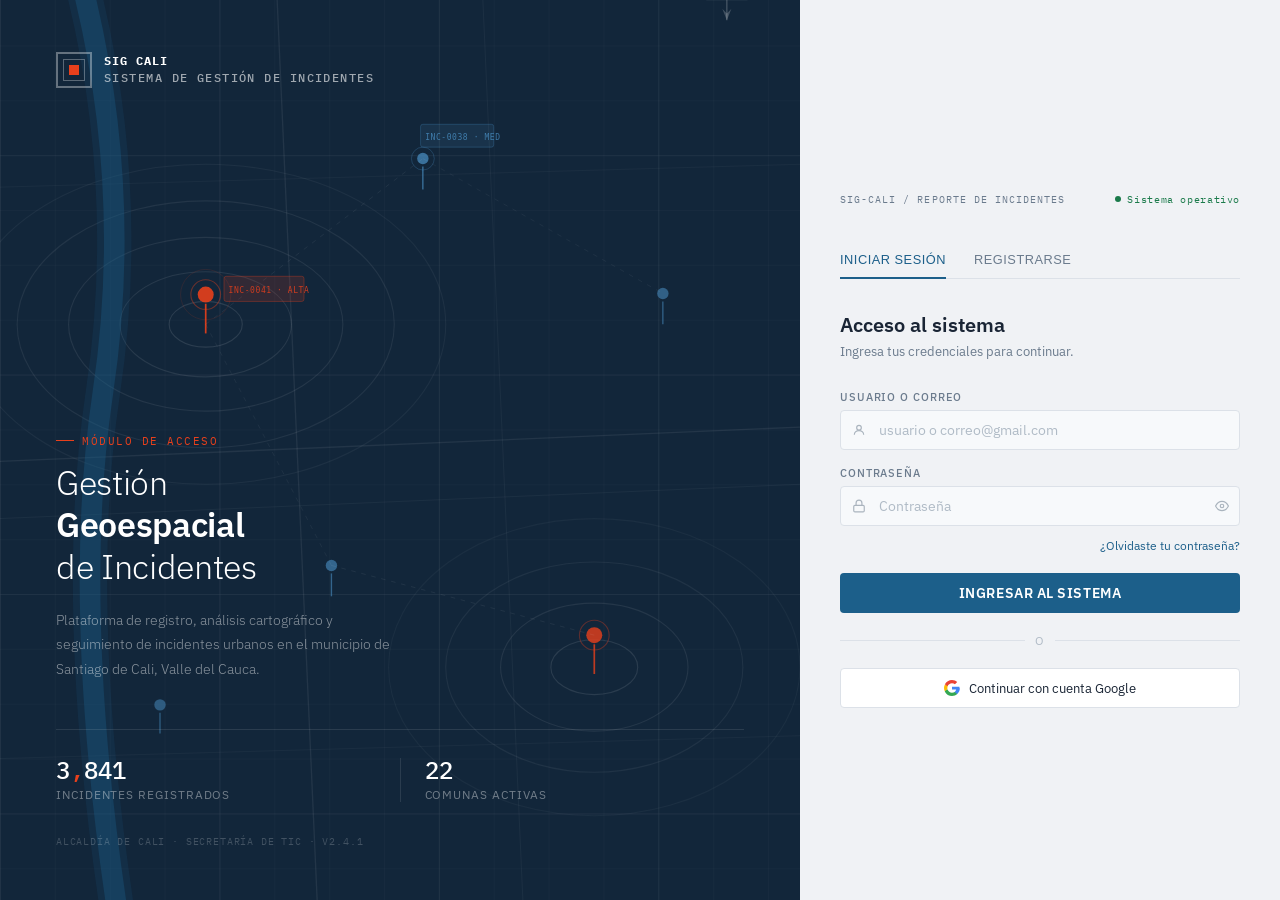
==== index.html @ 07cf58b9 "v1" ====
<!DOCTYPE html>
<html lang="es">
<head>
  <meta charset="UTF-8"/>
  <meta name="viewport" content="width=device-width, initial-scale=1.0"/>
  <title>SIG Cali — Gestión de Incidentes</title>
  <link href="https://fonts.googleapis.com/css2?family=IBM+Plex+Sans:wght@300;400;500;600&family=IBM+Plex+Mono:wght@400;500&display=swap" rel="stylesheet"/>
  <link rel="stylesheet" href="styles.css"/>
</head>
<body>

<div class="layout">

  <!-- ═══ SIDEBAR ═══════════════════════════════════════════ -->
  <div class="sidebar">

    <!-- Ilustración cartográfica SVG -->
    <div class="sidebar-art">
      <svg viewBox="0 0 700 900" preserveAspectRatio="xMidYMid slice" xmlns="http://www.w3.org/2000/svg">
        <defs>
          <pattern id="grid" width="48" height="48" patternUnits="userSpaceOnUse">
            <path d="M48 0L0 0 0 48" fill="none" stroke="rgba(255,255,255,0.04)" stroke-width=".8"/>
          </pattern>
          <pattern id="grid2" width="192" height="192" patternUnits="userSpaceOnUse">
            <path d="M192 0L0 0 0 192" fill="none" stroke="rgba(255,255,255,0.07)" stroke-width="1"/>
          </pattern>
        </defs>
        <!-- Cuadrícula base -->
        <rect width="700" height="900" fill="url(#grid)"/>
        <rect width="700" height="900" fill="url(#grid2)"/>
        <!-- Curvas de nivel — zona A -->
        <ellipse cx="180" cy="340" rx="210" ry="140" fill="none" stroke="rgba(255,255,255,0.05)" stroke-width="1"/>
        <ellipse cx="180" cy="340" rx="165" ry="108" fill="none" stroke="rgba(255,255,255,0.07)" stroke-width="1"/>
        <ellipse cx="180" cy="340" rx="120" ry="76"  fill="none" stroke="rgba(255,255,255,0.08)" stroke-width="1"/>
        <ellipse cx="180" cy="340" rx="75"  ry="46"  fill="none" stroke="rgba(255,255,255,0.09)" stroke-width="1"/>
        <ellipse cx="180" cy="340" rx="32"  ry="20"  fill="none" stroke="rgba(255,255,255,0.11)" stroke-width="1"/>
        <!-- Curvas de nivel — zona B -->
        <ellipse cx="520" cy="640" rx="180" ry="130" fill="none" stroke="rgba(255,255,255,0.04)" stroke-width="1"/>
        <ellipse cx="520" cy="640" rx="130" ry="92"  fill="none" stroke="rgba(255,255,255,0.06)" stroke-width="1"/>
        <ellipse cx="520" cy="640" rx="82"  ry="56"  fill="none" stroke="rgba(255,255,255,0.08)" stroke-width="1"/>
        <ellipse cx="520" cy="640" rx="38"  ry="24"  fill="none" stroke="rgba(255,255,255,0.10)" stroke-width="1"/>
        <!-- Vías urbanas -->
        <line x1="0"   y1="460" x2="700" y2="430" stroke="rgba(255,255,255,0.07)" stroke-width="1.2"/>
        <line x1="0"   y1="510" x2="700" y2="480" stroke="rgba(255,255,255,0.05)" stroke-width=".8"/>
        <line x1="240" y1="0"   x2="280" y2="900" stroke="rgba(255,255,255,0.07)" stroke-width="1.2"/>
        <line x1="420" y1="0"   x2="460" y2="900" stroke="rgba(255,255,255,0.05)" stroke-width=".8"/>
        <line x1="0"   y1="220" x2="700" y2="200" stroke="rgba(255,255,255,0.04)" stroke-width=".8"/>
        <line x1="0"   y1="720" x2="700" y2="700" stroke="rgba(255,255,255,0.04)" stroke-width=".8"/>
        <!-- Río Cauca -->
        <path d="M60 0 Q120 200 90 400 Q60 600 110 900" fill="none" stroke="rgba(28,95,138,0.35)" stroke-width="18" stroke-linecap="round"/>
        <path d="M60 0 Q120 200 90 400 Q60 600 110 900" fill="none" stroke="rgba(28,95,138,0.15)" stroke-width="30" stroke-linecap="round"/>
        <!-- Pines críticos (rojo) -->
        <line x1="180" y1="322" x2="180" y2="348" stroke="#e8401c" stroke-width="1.5" opacity=".9"/>
        <circle cx="180" cy="314" r="7"  fill="#e8401c" opacity=".9"/>
        <circle cx="180" cy="314" r="13" fill="none" stroke="#e8401c" stroke-width="1" opacity=".4"/>
        <circle cx="180" cy="314" r="22" fill="none" stroke="#e8401c" stroke-width=".6" opacity=".18"/>
        <line x1="520" y1="620" x2="520" y2="646" stroke="#e8401c" stroke-width="1.5" opacity=".8"/>
        <circle cx="520" cy="612" r="7"  fill="#e8401c" opacity=".8"/>
        <circle cx="520" cy="612" r="13" fill="none" stroke="#e8401c" stroke-width="1" opacity=".35"/>
        <!-- Pines medios (azul) -->
        <line x1="370" y1="202" x2="370" y2="222" stroke="#4a90c4" stroke-width="1.2" opacity=".7"/>
        <circle cx="370" cy="195" r="5" fill="#4a90c4" opacity=".7"/>
        <circle cx="370" cy="195" r="10" fill="none" stroke="#4a90c4" stroke-width=".8" opacity=".3"/>
        <line x1="290" y1="558" x2="290" y2="578" stroke="#4a90c4" stroke-width="1.2" opacity=".6"/>
        <circle cx="290" cy="551" r="5" fill="#4a90c4" opacity=".6"/>
        <line x1="580" y1="320" x2="580" y2="340" stroke="#4a90c4" stroke-width="1.2" opacity=".55"/>
        <circle cx="580" cy="313" r="5" fill="#4a90c4" opacity=".55"/>
        <line x1="140" y1="680" x2="140" y2="698" stroke="#4a90c4" stroke-width="1.2" opacity=".5"/>
        <circle cx="140" cy="673" r="5" fill="#4a90c4" opacity=".5"/>
        <!-- Líneas de conexión -->
        <line x1="180" y1="340" x2="370" y2="195" stroke="rgba(255,255,255,0.07)" stroke-width=".8" stroke-dasharray="4 5"/>
        <line x1="370" y1="195" x2="580" y2="313" stroke="rgba(255,255,255,0.06)" stroke-width=".8" stroke-dasharray="4 5"/>
        <line x1="180" y1="340" x2="290" y2="551" stroke="rgba(255,255,255,0.06)" stroke-width=".8" stroke-dasharray="4 5"/>
        <line x1="290" y1="551" x2="520" y2="612" stroke="rgba(255,255,255,0.07)" stroke-width=".8" stroke-dasharray="4 5"/>
        <!-- Etiquetas -->
        <rect x="196" y="298" width="70" height="22" rx="2" fill="rgba(232,64,28,0.15)" stroke="rgba(232,64,28,0.35)" stroke-width=".8"/>
        <text x="200" y="313" font-family="monospace" font-size="7" fill="rgba(232,64,28,0.85)" letter-spacing=".5">INC-0041 · ALTA</text>
        <rect x="368" y="165" width="64" height="20" rx="2" fill="rgba(74,144,196,0.12)" stroke="rgba(74,144,196,0.3)" stroke-width=".8"/>
        <text x="372" y="179" font-family="monospace" font-size="7" fill="rgba(74,144,196,0.8)" letter-spacing=".5">INC-0038 · MED</text>
        <!-- Escala gráfica -->
        <line x1="40" y1="858" x2="160" y2="858" stroke="rgba(255,255,255,0.25)" stroke-width="1"/>
        <line x1="40" y1="853" x2="40"  y2="863" stroke="rgba(255,255,255,0.25)" stroke-width="1"/>
        <line x1="160" y1="853" x2="160" y2="863" stroke="rgba(255,255,255,0.25)" stroke-width="1"/>
        <text x="82" y="874" font-family="monospace" font-size="8" fill="rgba(255,255,255,0.3)" letter-spacing=".8">0        5 km</text>
        <!-- Rosa de los vientos -->
        <g transform="translate(636,56)">
          <line x1="0" y1="-18" x2="0" y2="18"   stroke="rgba(255,255,255,0.25)" stroke-width="1"/>
          <line x1="-18" y1="0" x2="18" y2="0"   stroke="rgba(255,255,255,0.15)" stroke-width="1"/>
          <polygon points="0,-18 -4,-8 0,-12 4,-8" fill="rgba(255,255,255,0.7)"/>
          <polygon points="0,18 -4,8 0,12 4,8"    fill="rgba(255,255,255,0.2)"/>
          <text x="0" y="-22" text-anchor="middle" font-family="monospace" font-size="8" fill="rgba(255,255,255,0.5)">N</text>
        </g>
        <!-- Esquinas decorativas -->
        <path d="M20 20 L20 50 M20 20 L50 20"    stroke="rgba(255,255,255,0.15)" stroke-width="1.5" fill="none"/>
        <path d="M680 20 L680 50 M680 20 L650 20" stroke="rgba(255,255,255,0.15)" stroke-width="1.5" fill="none"/>
        <path d="M20 880 L20 850 M20 880 L50 880" stroke="rgba(255,255,255,0.15)" stroke-width="1.5" fill="none"/>
      </svg>
    </div><!-- /sidebar-art -->

    <!-- Contenido del sidebar -->
    <div class="sidebar-content">
      <div class="logo">
        <div class="logo-mark"></div>
        <div class="logo-text">
          <strong>SIG Cali</strong>
          Sistema de Gestión de Incidentes
        </div>
      </div>

      <div class="sidebar-headline">
        <div class="sidebar-label">Módulo de acceso</div>
        <h1>Gestión<br/><strong>Geoespacial</strong><br/>de Incidentes</h1>
        <p class="sidebar-desc">
          Plataforma de registro, análisis cartográfico y seguimiento
          de incidentes urbanos en el municipio de Santiago de Cali,
          Valle del Cauca.
        </p>
        <div class="stats">
          <div class="stat">
            <div class="stat-val">3<span>,</span>841</div>
            <div class="stat-lbl">Incidentes registrados</div>
          </div>
          <div class="stat">
            <div class="stat-val">22</div>
            <div class="stat-lbl">Comunas activas</div>
          </div>
        </div>
      </div>

      <div class="sidebar-footer">
        Alcaldía de Cali · Secretaría de TIC · v2.4.1
      </div>
    </div><!-- /sidebar-content -->
  </div><!-- /sidebar -->


  <!-- ═══ PANEL DERECHO — Formulario ═══════════════════════ -->
  <div class="right">
    <div class="card">

      <div class="card-topbar">
        <span class="system-id">SIG-CALI / Reporte de incidentes</span>
        <span class="status-dot">Sistema operativo</span>
      </div>

      <div class="tabs">
        <button class="tab active" onclick="switchTab('login')">Iniciar sesión</button>
        <button class="tab" onclick="switchTab('register')">Registrarse</button>
      </div>

      <!-- Panel: Iniciar sesión -->
      <div id="loginPanel" class="form-panel active">
        <div class="form-title">Acceso al sistema</div>
        <div class="form-sub">Ingresa tus credenciales para continuar.</div>

        <div class="field">
          <label>Usuario o correo</label>
          <div class="input-wrap">
            <span class="input-icon">
              <svg width="14" height="14" fill="none" viewBox="0 0 24 24" stroke="currentColor" stroke-width="2">
                <circle cx="12" cy="8" r="4"/><path d="M4 20c0-4 3.6-7 8-7s8 3 8 7"/>
              </svg>
            </span>
            <input type="text" id="loginUser" placeholder="usuario o correo@gmail.com"/>
          </div>
          <p class="err-msg" id="errLoginUser">Campo requerido.</p>
        </div>

        <div class="field">
          <label>Contraseña</label>
          <div class="input-wrap">
            <span class="input-icon">
              <svg width="14" height="14" fill="none" viewBox="0 0 24 24" stroke="currentColor" stroke-width="2">
                <rect x="3" y="11" width="18" height="11" rx="2"/>
                <path d="M7 11V7a5 5 0 0110 0v4"/>
              </svg>
            </span>
            <input type="password" id="loginPass" placeholder="Contraseña"/>
            <button class="toggle-pw" onclick="togglePw('loginPass')" tabindex="-1">
              <svg width="14" height="14" fill="none" viewBox="0 0 24 24" stroke="currentColor" stroke-width="2">
                <path d="M1 12s4-8 11-8 11 8 11 8-4 8-11 8-11-8-11-8z"/><circle cx="12" cy="12" r="3"/>
              </svg>
            </button>
          </div>
          <p class="err-msg" id="errLoginPass">Campo requerido.</p>
        </div>

        <div class="forgot-row">
          <a href="#" onclick="openModal(); return false;">¿Olvidaste tu contraseña?</a>
        </div>

        <button class="btn-primary" onclick="handleLogin()">Ingresar al sistema</button>

        <div class="divider">o</div>

        <button class="btn-sso">
          <svg width="16" height="16" viewBox="0 0 48 48">
            <path fill="#4285F4" d="M46.6 24.5c0-1.6-.1-3.1-.4-4.5H24v8.5h12.7c-.6 3-2.3 5.5-4.8 7.2v6h7.8c4.6-4.2 7.9-10.4 7.9-17.2z"/>
            <path fill="#34A853" d="M24 48c6.5 0 11.9-2.1 15.8-5.8l-7.8-6c-2.1 1.4-4.8 2.2-8 2.2-6.1 0-11.3-4.1-13.2-9.7H2.7v6.2C6.7 42.9 14.8 48 24 48z"/>
            <path fill="#FBBC05" d="M10.8 28.7c-.5-1.4-.7-2.9-.7-4.5s.3-3.1.7-4.5v-6.2H2.7C1 17.1 0 20.4 0 24s1 6.9 2.7 9.5l8.1-6.3z"/>
            <path fill="#EA4335" d="M24 9.5c3.4 0 6.5 1.2 8.9 3.5l6.7-6.7C35.9 2.1 30.5 0 24 0 14.8 0 6.7 5.1 2.7 12.5l8.1 6.2C12.7 13.6 17.9 9.5 24 9.5z"/>
          </svg>
          Continuar con cuenta Google
        </button>
      </div><!-- /loginPanel -->

      <!-- Panel: Registrarse -->
      <div id="registerPanel" class="form-panel">
        <div class="form-title">Crear cuenta</div>
        <div class="form-sub">Completa los datos para solicitar acceso al sistema.</div>

        <div class="row-2">
          <div class="field">
            <label>Nombres</label>
            <div class="input-wrap">
              <span class="input-icon">
                <svg width="14" height="14" fill="none" viewBox="0 0 24 24" stroke="currentColor" stroke-width="2">
                  <circle cx="12" cy="8" r="4"/><path d="M4 20c0-4 3.6-7 8-7s8 3 8 7"/>
                </svg>
              </span>
              <input type="text" id="regFirst" placeholder="Nombres"/>
            </div>
            <p class="err-msg" id="errRegFirst">Requerido.</p>
          </div>
          <div class="field">
            <label>Apellidos</label>
            <div class="input-wrap">
              <span class="input-icon">
                <svg width="14" height="14" fill="none" viewBox="0 0 24 24" stroke="currentColor" stroke-width="2">
                  <circle cx="12" cy="8" r="4"/><path d="M4 20c0-4 3.6-7 8-7s8 3 8 7"/>
                </svg>
              </span>
              <input type="text" id="regLast" placeholder="Apellidos"/>
            </div>
            <p class="err-msg" id="errRegLast">Requerido.</p>
          </div>
        </div>

        <div class="field">
          <label>Correo</label>
          <div class="input-wrap">
            <span class="input-icon">
              <svg width="14" height="14" fill="none" viewBox="0 0 24 24" stroke="currentColor" stroke-width="2">
                <path d="M4 4h16c1.1 0 2 .9 2 2v12c0 1.1-.9 2-2 2H4c-1.1 0-2-.9-2-2V6c0-1.1.9-2 2-2z"/>
                <polyline points="22,6 12,13 2,6"/>
              </svg>
            </span>
            <input type="email" id="regEmail" placeholder="nombre@cali.gov.co"/>
          </div>
          <p class="err-msg" id="errRegEmail">Ingresa un correo válido.</p>
        </div>

        <div class="field">
          <label>Perfil de acceso</label>
          <div class="role-row">
            <label class="role-opt selected" id="roleA">
              <input type="radio" name="role" value="ciudadano" checked onchange="selectRole('roleA','roleB')"/>
              <div class="role-opt-label"><span class="role-dot"></span>Ciudadano</div>
            </label>
            <label class="role-opt" id="roleB">
              <input type="radio" name="role" value="operador" onchange="selectRole('roleB','roleA')"/>
              <div class="role-opt-label"><span class="role-dot"></span>Operador / Entidad</div>
            </label>
          </div>
        </div>

        <div class="field">
          <label>Contraseña</label>
          <div class="input-wrap">
            <span class="input-icon">
              <svg width="14" height="14" fill="none" viewBox="0 0 24 24" stroke="currentColor" stroke-width="2">
                <rect x="3" y="11" width="18" height="11" rx="2"/>
                <path d="M7 11V7a5 5 0 0110 0v4"/>
              </svg>
            </span>
            <input type="password" id="regPass" placeholder="Mínimo 8 caracteres"/>
            <button class="toggle-pw" onclick="togglePw('regPass')" tabindex="-1">
              <svg width="14" height="14" fill="none" viewBox="0 0 24 24" stroke="currentColor" stroke-width="2">
                <path d="M1 12s4-8 11-8 11 8 11 8-4 8-11 8-11-8-11-8z"/><circle cx="12" cy="12" r="3"/>
              </svg>
            </button>
          </div>
          <p class="err-msg" id="errRegPass">Mínimo 8 caracteres.</p>
        </div>

        <div class="field">
          <label>Confirmar contraseña</label>
          <div class="input-wrap">
            <span class="input-icon">
              <svg width="14" height="14" fill="none" viewBox="0 0 24 24" stroke="currentColor" stroke-width="2">
                <rect x="3" y="11" width="18" height="11" rx="2"/>
                <path d="M7 11V7a5 5 0 0110 0v4"/>
              </svg>
            </span>
            <input type="password" id="regPass2" placeholder="Repite la contraseña"/>
          </div>
          <p class="err-msg" id="errRegPass2">Las contraseñas no coinciden.</p>
        </div>

        <div class="terms-row">
          <input type="checkbox" id="termsCheck"/>
          <span>
            Acepto los <a href="#">Términos de uso</a> y la
            <a href="#">Política de datos personales</a> del sistema SIG Cali.
          </span>
        </div>
        <p class="err-msg" id="errTerms" style="margin-top:-8px; margin-bottom:12px">
          Debes aceptar los términos.
        </p>

        <button class="btn-primary" onclick="handleRegister()">Solicitar acceso</button>
      </div><!-- /registerPanel -->

    </div><!-- /card -->
  </div><!-- /right -->

</div><!-- /layout -->


<!-- ═══ MODAL — Recuperar contraseña ══════════════════════ -->
<div class="overlay" id="forgotOverlay">
  <div class="modal">
    <button class="modal-close" onclick="closeModal()">×</button>
    <div class="modal-tag">Recuperación de acceso</div>
    <h3>Restablecer contraseña</h3>
    <p>
      Ingresa tu correo institucional registrado. Recibirás un enlace
      para restablecer tu acceso en los próximos minutos.
    </p>
    <div class="field">
      <label>Correo institucional</label>
      <div class="input-wrap">
        <span class="input-icon">
          <svg width="14" height="14" fill="none" viewBox="0 0 24 24" stroke="currentColor" stroke-width="2">
            <path d="M4 4h16c1.1 0 2 .9 2 2v12c0 1.1-.9 2-2 2H4c-1.1 0-2-.9-2-2V6c0-1.1.9-2 2-2z"/>
            <polyline points="22,6 12,13 2,6"/>
          </svg>
        </span>
        <input type="email" id="forgotEmail" placeholder="correo@cali.gov.co"/>
      </div>
      <p class="err-msg" id="errForgot">Ingresa un correo válido.</p>
    </div>
    <button class="btn-primary" style="margin-top:8px" onclick="handleForgot()">
      Enviar enlace de recuperación
    </button>
  </div>
</div><!-- /overlay -->


<!-- Toast de notificaciones -->
<div class="toast" id="toast"></div>

<!-- JavaScript -->
<script src="app.js"></script>

</body>
</html>
---- styles.css ----
/* ============================================================
   SIG CALI — Gestión de Incidentes
   Hoja de estilos principal
   ============================================================ */

/* ── Reset & variables ─────────────────────────────────── */
*, *::before, *::after {
  box-sizing: border-box;
  margin: 0;
  padding: 0;
}

:root {
  --bg:         #f0f2f5;
  --panel-bg:   #ffffff;
  --sidebar-bg: #12263a;
  --accent:     #1c5f8a;
  --accent-2:   #e8401c;
  --text:       #1a2535;
  --text-muted: #6b7b8d;
  --border:     #dce1e8;
  --input-bg:   #f7f9fb;
  --error:      #d64040;
  --success:    #1a7a4a;
  --sans:       'IBM Plex Sans', sans-serif;
  --mono:       'IBM Plex Mono', monospace;
}

/* ── Base ───────────────────────────────────────────────── */
html, body {
  height: 100%;
  font-family: var(--sans);
  background: var(--bg);
  color: var(--text);
  overflow-x: hidden;
}

/* ── Layout ─────────────────────────────────────────────── */
.layout {
  display: grid;
  grid-template-columns: 1fr 480px;
  min-height: 100vh;
}

/* ============================================================
   SIDEBAR
   ============================================================ */
.sidebar {
  background: var(--sidebar-bg);
  position: relative;
  overflow: hidden;
  display: flex;
  flex-direction: column;
  padding: 52px 56px;
  animation: fadeSlide .8s ease both;
}

.sidebar-art {
  position: absolute;
  inset: 0;
  z-index: 0;
  overflow: hidden;
}

.sidebar-art svg {
  width: 100%;
  height: 100%;
}

.sidebar-content {
  position: relative;
  z-index: 1;
  display: flex;
  flex-direction: column;
  height: 100%;
}

/* Logo */
.logo {
  display: flex;
  align-items: center;
  gap: 12px;
  margin-bottom: 64px;
}

.logo-mark {
  width: 36px;
  height: 36px;
  border: 2px solid rgba(255, 255, 255, .35);
  display: flex;
  align-items: center;
  justify-content: center;
  position: relative;
}

.logo-mark::before {
  content: '';
  width: 10px;
  height: 10px;
  background: #e8401c;
  position: absolute;
}

.logo-mark::after {
  content: '';
  width: 22px;
  height: 22px;
  border: 1.5px solid rgba(255, 255, 255, .3);
  position: absolute;
}

.logo-text {
  font-family: var(--mono);
  font-size: .75rem;
  font-weight: 500;
  letter-spacing: .12em;
  text-transform: uppercase;
  color: rgba(255, 255, 255, .6);
  line-height: 1.4;
}

.logo-text strong {
  color: #fff;
  display: block;
  letter-spacing: .08em;
}

/* Headline */
.sidebar-headline {
  margin-top: auto;
}

.sidebar-label {
  font-family: var(--mono);
  font-size: .68rem;
  letter-spacing: .14em;
  text-transform: uppercase;
  color: #e8401c;
  margin-bottom: 14px;
  display: flex;
  align-items: center;
  gap: 8px;
}

.sidebar-label::before {
  content: '';
  width: 18px;
  height: 1px;
  background: #e8401c;
}

.sidebar h1 {
  font-size: 2.1rem;
  font-weight: 300;
  line-height: 1.25;
  color: #fff;
  letter-spacing: -.01em;
  margin-bottom: 20px;
}

.sidebar h1 strong {
  font-weight: 600;
}

.sidebar-desc {
  font-size: .875rem;
  font-weight: 300;
  color: rgba(255, 255, 255, .5);
  line-height: 1.75;
  max-width: 340px;
  margin-bottom: 48px;
}

/* Stats */
.stats {
  display: flex;
  border-top: 1px solid rgba(255, 255, 255, .1);
  padding-top: 28px;
}

.stat {
  flex: 1;
  padding-right: 24px;
  border-right: 1px solid rgba(255, 255, 255, .1);
}

.stat:last-child {
  border-right: none;
  padding-right: 0;
  padding-left: 24px;
}

.stat-val {
  font-family: var(--mono);
  font-size: 1.5rem;
  font-weight: 500;
  color: #fff;
  line-height: 1;
  margin-bottom: 5px;
}

.stat-val span {
  color: #e8401c;
}

.stat-lbl {
  font-size: .72rem;
  color: rgba(255, 255, 255, .4);
  text-transform: uppercase;
  letter-spacing: .08em;
}

/* Footer */
.sidebar-footer {
  margin-top: 32px;
  font-family: var(--mono);
  font-size: .65rem;
  color: rgba(255, 255, 255, .2);
  letter-spacing: .08em;
  text-transform: uppercase;
}

/* ============================================================
   RIGHT PANEL
   ============================================================ */
.right {
  background: var(--bg);
  display: flex;
  align-items: center;
  justify-content: center;
  padding: 40px 32px;
}

.card {
  width: 100%;
  max-width: 400px;
  animation: fadeSlide .7s .1s ease both;
}

/* Top bar */
.card-topbar {
  display: flex;
  align-items: center;
  justify-content: space-between;
  margin-bottom: 36px;
}

.system-id {
  font-family: var(--mono);
  font-size: .65rem;
  color: var(--text-muted);
  letter-spacing: .1em;
  text-transform: uppercase;
}

.status-dot {
  display: flex;
  align-items: center;
  gap: 6px;
  font-family: var(--mono);
  font-size: .65rem;
  color: var(--success);
  letter-spacing: .06em;
}

.status-dot::before {
  content: '';
  width: 6px;
  height: 6px;
  border-radius: 50%;
  background: var(--success);
  animation: pulse 2.4s ease infinite;
}

/* ── Tabs ───────────────────────────────────────────────── */
.tabs {
  display: flex;
  border-bottom: 1px solid var(--border);
  margin-bottom: 32px;
}

.tab {
  padding: 10px 0;
  margin-right: 28px;
  font-size: .8rem;
  font-weight: 500;
  letter-spacing: .04em;
  text-transform: uppercase;
  color: var(--text-muted);
  border: none;
  background: none;
  border-bottom: 2px solid transparent;
  margin-bottom: -1px;
  cursor: pointer;
  transition: color .2s, border-color .2s;
}

.tab.active {
  color: var(--accent);
  border-bottom-color: var(--accent);
}

.tab:hover:not(.active) {
  color: var(--text);
}

/* ── Form panels ────────────────────────────────────────── */
.form-panel {
  display: none;
}

.form-panel.active {
  display: block;
}

.form-title {
  font-size: 1.25rem;
  font-weight: 600;
  margin-bottom: 4px;
}

.form-sub {
  font-size: .82rem;
  color: var(--text-muted);
  margin-bottom: 28px;
  line-height: 1.5;
}

/* ── Campos / inputs ────────────────────────────────────── */
.field {
  margin-bottom: 16px;
}

label {
  display: block;
  font-size: .7rem;
  font-weight: 500;
  letter-spacing: .08em;
  text-transform: uppercase;
  color: var(--text-muted);
  margin-bottom: 6px;
}

.input-wrap {
  position: relative;
}

.input-icon {
  position: absolute;
  left: 12px;
  top: 50%;
  transform: translateY(-50%);
  color: #aab4be;
  pointer-events: none;
  display: flex;
  align-items: center;
}

input[type=text],
input[type=email],
input[type=password] {
  width: 100%;
  padding: 10px 12px 10px 38px;
  background: var(--input-bg);
  border: 1px solid var(--border);
  border-radius: 4px;
  font-family: var(--sans);
  font-size: .88rem;
  color: var(--text);
  transition: border-color .2s, box-shadow .2s;
  outline: none;
}

input::placeholder {
  color: #b0bbc6;
}

input:focus {
  border-color: var(--accent);
  box-shadow: 0 0 0 3px rgba(28, 95, 138, .1);
  background: #fff;
}

input.err {
  border-color: var(--error);
}

.toggle-pw {
  position: absolute;
  right: 11px;
  top: 50%;
  transform: translateY(-50%);
  background: none;
  border: none;
  color: #aab4be;
  cursor: pointer;
  padding: 0;
  display: flex;
  align-items: center;
}

.toggle-pw:hover {
  color: var(--accent);
}

.err-msg {
  font-size: .72rem;
  color: var(--error);
  margin-top: 4px;
  display: none;
}

.err-msg.show {
  display: block;
}

/* ── Grilla de dos columnas ─────────────────────────────── */
.row-2 {
  display: grid;
  grid-template-columns: 1fr 1fr;
  gap: 12px;
}

/* ── Enlace olvidé contraseña ───────────────────────────── */
.forgot-row {
  display: flex;
  justify-content: flex-end;
  margin-top: -4px;
  margin-bottom: 20px;
}

.forgot-row a {
  font-size: .75rem;
  color: var(--accent);
  text-decoration: none;
  transition: opacity .2s;
}

.forgot-row a:hover {
  opacity: .7;
}

/* ── Botones ────────────────────────────────────────────── */
.btn-primary {
  width: 100%;
  padding: 11px;
  background: var(--accent);
  border: none;
  border-radius: 4px;
  color: #fff;
  font-family: var(--sans);
  font-size: .85rem;
  font-weight: 600;
  letter-spacing: .04em;
  text-transform: uppercase;
  cursor: pointer;
  transition: background .2s, transform .15s;
}

.btn-primary:hover {
  background: #174f73;
  transform: translateY(-1px);
}

.btn-primary:active {
  transform: translateY(0);
}

.divider {
  display: flex;
  align-items: center;
  gap: 10px;
  margin: 20px 0;
  font-size: .72rem;
  color: #b0bbc6;
  text-transform: uppercase;
  letter-spacing: .06em;
}

.divider::before,
.divider::after {
  content: '';
  flex: 1;
  height: 1px;
  background: var(--border);
}

.btn-sso {
  width: 100%;
  padding: 10px;
  background: #fff;
  border: 1px solid var(--border);
  border-radius: 4px;
  font-family: var(--sans);
  font-size: .83rem;
  color: var(--text);
  cursor: pointer;
  display: flex;
  align-items: center;
  justify-content: center;
  gap: 9px;
  transition: border-color .2s, box-shadow .2s;
}

.btn-sso:hover {
  border-color: #aab4be;
  box-shadow: 0 1px 6px rgba(0, 0, 0, .06);
}

/* ── Selector de perfil ─────────────────────────────────── */
.role-row {
  display: grid;
  grid-template-columns: 1fr 1fr;
  gap: 10px;
  margin-bottom: 16px;
}

.role-opt {
  border: 1px solid var(--border);
  border-radius: 4px;
  padding: 10px 14px;
  cursor: pointer;
  transition: all .2s;
  position: relative;
  background: var(--input-bg);
}

.role-opt input {
  display: none;
}

.role-opt-label {
  font-size: .78rem;
  font-weight: 500;
  color: var(--text-muted);
  display: flex;
  align-items: center;
  gap: 8px;
}

.role-dot {
  width: 7px;
  height: 7px;
  border-radius: 50%;
  background: #c5ced8;
  flex-shrink: 0;
}

.role-opt.selected {
  border-color: var(--accent);
  background: rgba(28, 95, 138, .05);
}

.role-opt.selected .role-dot {
  background: var(--accent);
}

.role-opt.selected .role-opt-label {
  color: var(--accent);
}

/* ── Términos ───────────────────────────────────────────── */
.terms-row {
  display: flex;
  align-items: flex-start;
  gap: 10px;
  margin: 16px 0;
}

.terms-row input[type=checkbox] {
  width: 15px;
  height: 15px;
  padding: 0;
  flex-shrink: 0;
  margin-top: 1px;
  accent-color: var(--accent);
}

.terms-row span {
  font-size: .75rem;
  color: var(--text-muted);
  line-height: 1.5;
}

.terms-row a {
  color: var(--accent);
  text-decoration: none;
}

/* ============================================================
   MODAL — Recuperar contraseña
   ============================================================ */
.overlay {
  position: fixed;
  inset: 0;
  z-index: 100;
  background: rgba(12, 26, 40, .55);
  display: flex;
  align-items: center;
  justify-content: center;
  opacity: 0;
  pointer-events: none;
  transition: opacity .25s;
}

.overlay.open {
  opacity: 1;
  pointer-events: all;
}

.modal {
  background: #fff;
  border-radius: 6px;
  width: 90%;
  max-width: 360px;
  padding: 36px 32px;
  transform: translateY(16px);
  transition: transform .3s ease;
  position: relative;
}

.overlay.open .modal {
  transform: translateY(0);
}

.modal-close {
  position: absolute;
  top: 14px;
  right: 16px;
  background: none;
  border: none;
  font-size: 1.2rem;
  color: #aab4be;
  cursor: pointer;
}

.modal-close:hover {
  color: var(--text);
}

.modal-tag {
  font-family: var(--mono);
  font-size: .65rem;
  letter-spacing: .12em;
  text-transform: uppercase;
  color: var(--accent-2);
  margin-bottom: 10px;
  display: flex;
  align-items: center;
  gap: 6px;
}

.modal-tag::before {
  content: '';
  width: 12px;
  height: 1px;
  background: var(--accent-2);
}

.modal h3 {
  font-size: 1.05rem;
  font-weight: 600;
  margin-bottom: 6px;
}

.modal p {
  font-size: .82rem;
  color: var(--text-muted);
  line-height: 1.65;
  margin-bottom: 22px;
}

/* ============================================================
   TOAST — Notificaciones
   ============================================================ */
.toast {
  position: fixed;
  bottom: 24px;
  right: 28px;
  z-index: 200;
  background: var(--sidebar-bg);
  color: #fff;
  padding: 12px 20px;
  border-radius: 4px;
  border-left: 3px solid var(--accent);
  font-size: .82rem;
  box-shadow: 0 8px 24px rgba(0, 0, 0, .18);
  opacity: 0;
  transform: translateY(10px);
  transition: opacity .3s, transform .3s;
  display: flex;
  align-items: center;
  gap: 10px;
  max-width: 300px;
}

.toast.show {
  opacity: 1;
  transform: translateY(0);
}

.toast.success {
  border-left-color: var(--success);
}

/* ============================================================
   Animaciones
   ============================================================ */
@keyframes fadeSlide {
  from { opacity: 0; transform: translateY(16px); }
  to   { opacity: 1; transform: translateY(0); }
}

@keyframes pulse {
  0%, 100% { opacity: 1; }
  50%       { opacity: .3; }
}

/* ============================================================
   Responsive
   ============================================================ */
@media (max-width: 820px) {
  .layout {
    grid-template-columns: 1fr;
  }

  .sidebar {
    display: none;
  }

  .right {
    padding: 28px 16px;
    min-height: 100vh;
  }
}
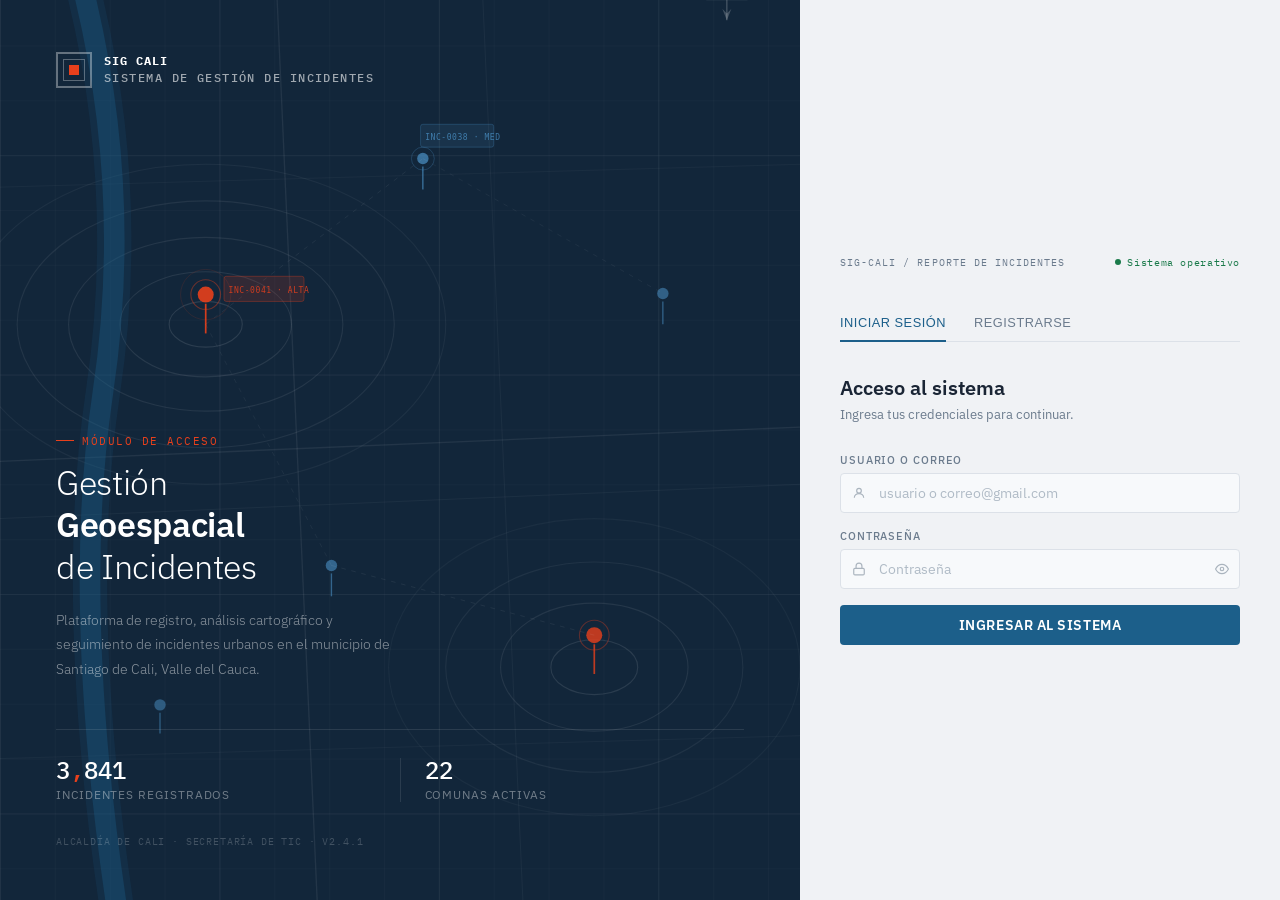
==== commit 40bffe65: "V5 Actualizacion: control rol de usuario" ====
--- a/index.html
+++ b/index.html
@@ -185,23 +185,8 @@
           <p class="err-msg" id="errLoginPass">Campo requerido.</p>
         </div>
 
-        <div class="forgot-row">
-          <a href="#" onclick="openModal(); return false;">¿Olvidaste tu contraseña?</a>
-        </div>
-
         <button class="btn-primary" onclick="handleLogin()">Ingresar al sistema</button>
 
-        <div class="divider">o</div>
-
-        <button class="btn-sso">
-          <svg width="16" height="16" viewBox="0 0 48 48">
-            <path fill="#4285F4" d="M46.6 24.5c0-1.6-.1-3.1-.4-4.5H24v8.5h12.7c-.6 3-2.3 5.5-4.8 7.2v6h7.8c4.6-4.2 7.9-10.4 7.9-17.2z"/>
-            <path fill="#34A853" d="M24 48c6.5 0 11.9-2.1 15.8-5.8l-7.8-6c-2.1 1.4-4.8 2.2-8 2.2-6.1 0-11.3-4.1-13.2-9.7H2.7v6.2C6.7 42.9 14.8 48 24 48z"/>
-            <path fill="#FBBC05" d="M10.8 28.7c-.5-1.4-.7-2.9-.7-4.5s.3-3.1.7-4.5v-6.2H2.7C1 17.1 0 20.4 0 24s1 6.9 2.7 9.5l8.1-6.3z"/>
-            <path fill="#EA4335" d="M24 9.5c3.4 0 6.5 1.2 8.9 3.5l6.7-6.7C35.9 2.1 30.5 0 24 0 14.8 0 6.7 5.1 2.7 12.5l8.1 6.2C12.7 13.6 17.9 9.5 24 9.5z"/>
-          </svg>
-          Continuar con cuenta Google
-        </button>
       </div><!-- /loginPanel -->
 
       <!-- Panel: Registrarse -->
